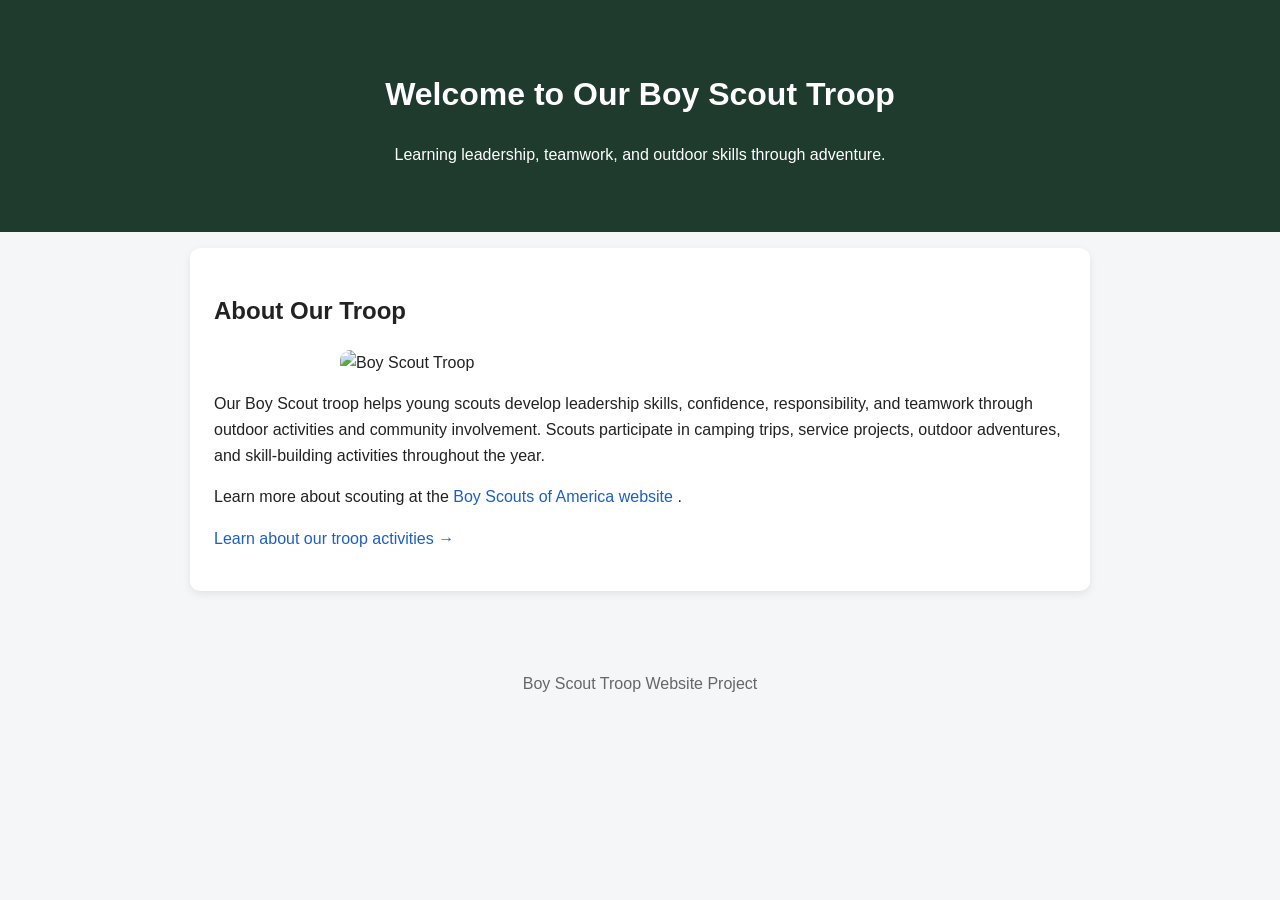
==== index.html @ a0797178 "adding activities.html" ====
<!doctype html>
<html lang="en">
<head>
  <meta charset="utf-8">
  <meta name="viewport" content="width=device-width, initial-scale=1">
  <title>Boy Scout Troop</title>
  <link rel="stylesheet" href="styles.css">
</head>

<body>

  <header class="hero">
    <h1>Welcome to Our Boy Scout Troop</h1>
    <p>Learning leadership, teamwork, and outdoor skills through adventure.</p>
  </header>

  <main class="container">

    <section class="card">
      <h2>About Our Troop</h2>

      <img src="images/troop-photo.jpg"
           alt="Boy Scout Troop"
           class="main-image">

      <p>
        Our Boy Scout troop helps young scouts develop leadership skills,
        confidence, responsibility, and teamwork through outdoor activities
        and community involvement. Scouts participate in camping trips,
        service projects, outdoor adventures, and skill-building activities
        throughout the year.
      </p>

      <p>
        Learn more about scouting at the
        <a href="https://www.scouting.org/" target="_blank">
          Boy Scouts of America website
        </a>.
      </p>

      <p>
        <a href="activities.html">Learn about our troop activities →</a>
      </p>
    </section>

  </main>

  <footer class="footer">
    <p>Boy Scout Troop Website Project</p>
  </footer>

</body>
</html>
---- styles.css ----
body {
  margin: 0;
  font-family: Arial, sans-serif;
  background: #f4f6f8;
  color: #222;
  line-height: 1.6;
}

.hero {
  background: #1f3b2d;
  color: white;
  text-align: center;
  padding: 3rem 1rem;
}

.container {
  max-width: 900px;
  margin: auto;
  padding: 1rem;
}

.card {
  background: white;
  padding: 1.5rem;
  margin-bottom: 1rem;
  border-radius: 10px;
  box-shadow: 0 3px 8px rgba(0,0,0,0.08);
}

.main-image {
  width: 100%;
  max-width: 600px;
  display: block;
  margin: 1rem auto;
  border-radius: 10px;
}

a {
  color: #1b5fc6;
  text-decoration: none;
}

a:hover {
  text-decoration: underline;
}

.footer {
  text-align: center;
  padding: 2rem;
  color: #666;
}
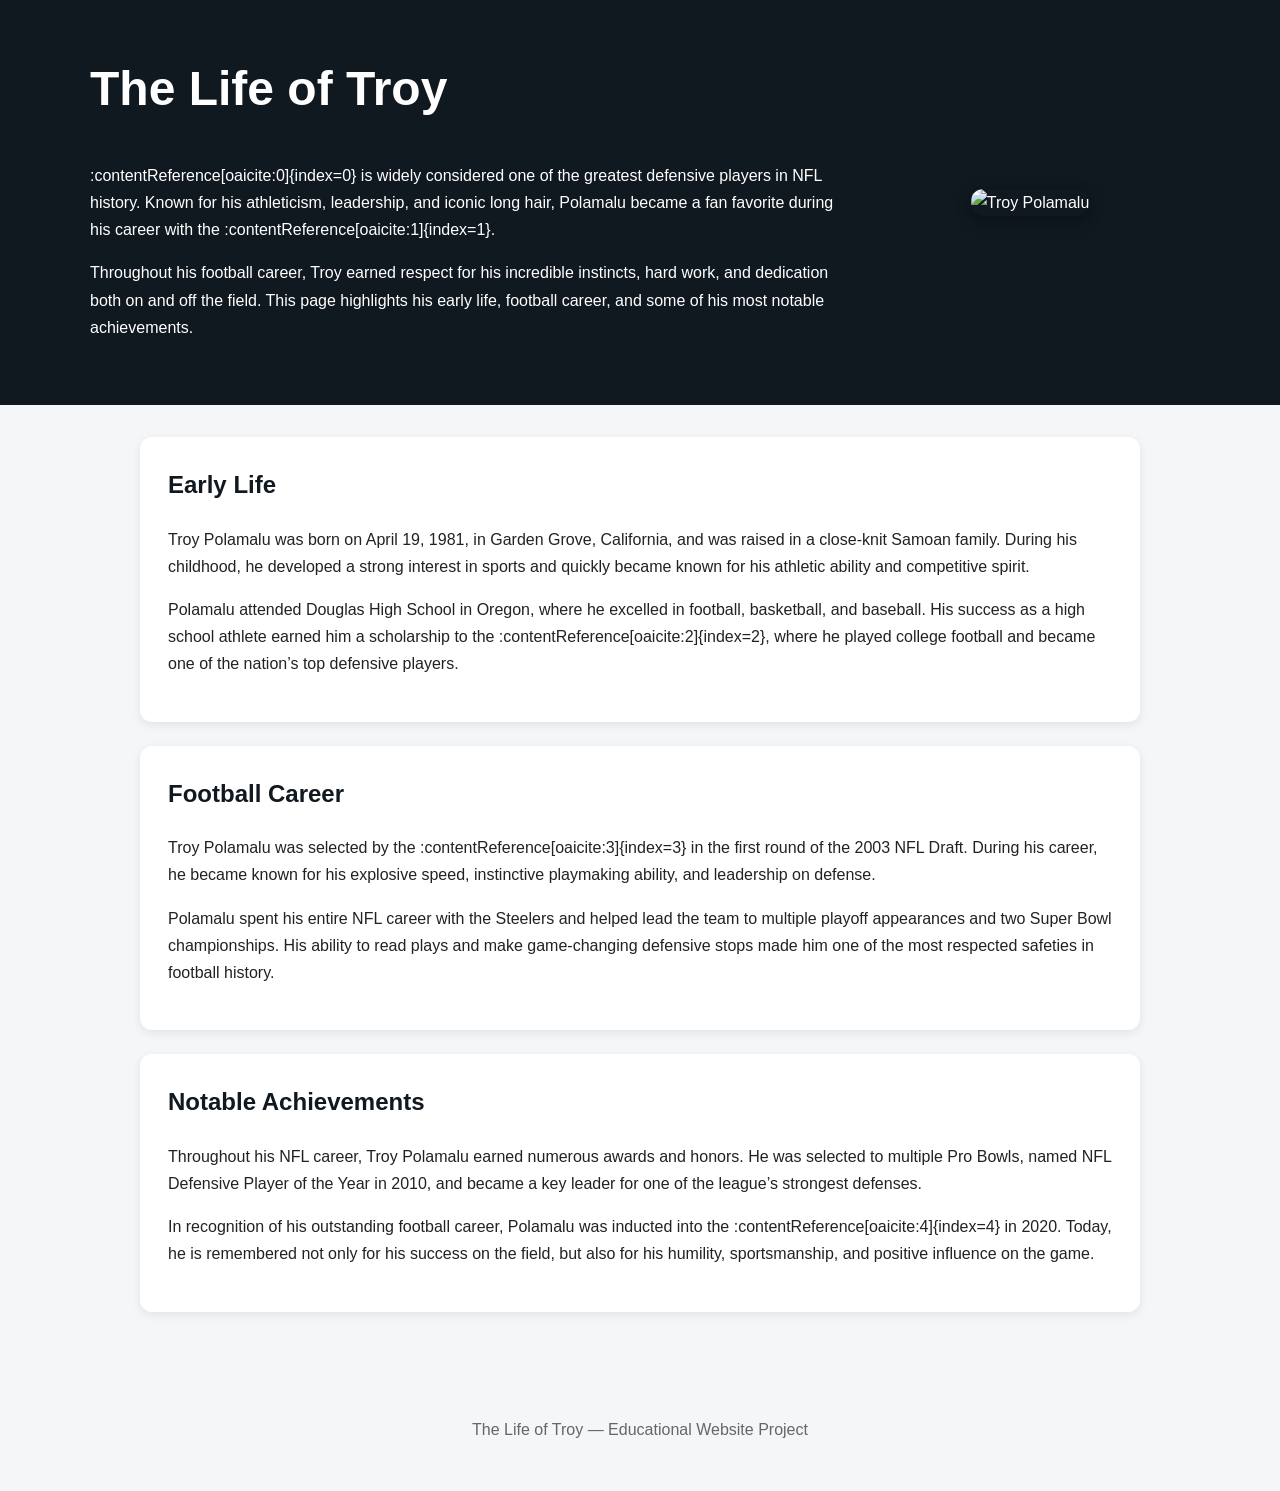
==== commit 991f25e2: "changing website to Troy Polamalu" ====
--- a/index.html
+++ b/index.html
@@ -3,50 +3,106 @@
 <head>
   <meta charset="utf-8">
   <meta name="viewport" content="width=device-width, initial-scale=1">
-  <title>Boy Scout Troop</title>
+  <title>The Life of Troy</title>
   <link rel="stylesheet" href="styles.css">
 </head>
 
 <body>
 
   <header class="hero">
-    <h1>Welcome to Our Boy Scout Troop</h1>
-    <p>Learning leadership, teamwork, and outdoor skills through adventure.</p>
+    <div class="hero-content">
+
+      <div class="hero-text">
+        <h1>The Life of Troy</h1>
+
+        <p>
+          :contentReference[oaicite:0]{index=0}
+          is widely considered one of the greatest defensive players in NFL history.
+          Known for his athleticism, leadership, and iconic long hair, Polamalu became
+          a fan favorite during his career with the
+          :contentReference[oaicite:1]{index=1}.
+        </p>
+
+        <p>
+          Throughout his football career, Troy earned respect for his incredible instincts,
+          hard work, and dedication both on and off the field. This page highlights his
+          early life, football career, and some of his most notable achievements.
+        </p>
+      </div>
+
+      <div class="hero-image-container">
+        <img
+          src="images/troy-polamalu.webp"
+          alt="Troy Polamalu"
+          class="hero-image">
+      </div>
+
+    </div>
   </header>
 
   <main class="container">
 
     <section class="card">
-      <h2>About Our Troop</h2>
-
-      <img src="images/troop-photo.jpg"
-           alt="Boy Scout Troop"
-           class="main-image">
+      <h2>Early Life</h2>
 
       <p>
-        Our Boy Scout troop helps young scouts develop leadership skills,
-        confidence, responsibility, and teamwork through outdoor activities
-        and community involvement. Scouts participate in camping trips,
-        service projects, outdoor adventures, and skill-building activities
-        throughout the year.
+        Troy Polamalu was born on April 19, 1981, in Garden Grove, California,
+        and was raised in a close-knit Samoan family. During his childhood,
+        he developed a strong interest in sports and quickly became known for
+        his athletic ability and competitive spirit.
       </p>
 
       <p>
-        Learn more about scouting at the
-        <a href="https://www.scouting.org/" target="_blank">
-          Boy Scouts of America website
-        </a>.
+        Polamalu attended Douglas High School in Oregon, where he excelled in
+        football, basketball, and baseball. His success as a high school athlete
+        earned him a scholarship to the
+        :contentReference[oaicite:2]{index=2},
+        where he played college football and became one of the nation’s top
+        defensive players.
+      </p>
+    </section>
+
+    <section class="card">
+      <h2>Football Career</h2>
+
+      <p>
+        Troy Polamalu was selected by the
+        :contentReference[oaicite:3]{index=3}
+        in the first round of the 2003 NFL Draft. During his career, he became
+        known for his explosive speed, instinctive playmaking ability, and
+        leadership on defense.
       </p>
 
       <p>
-        <a href="activities.html">Learn about our troop activities →</a>
+        Polamalu spent his entire NFL career with the Steelers and helped lead
+        the team to multiple playoff appearances and two Super Bowl championships.
+        His ability to read plays and make game-changing defensive stops made him
+        one of the most respected safeties in football history.
+      </p>
+    </section>
+
+    <section class="card">
+      <h2>Notable Achievements</h2>
+
+      <p>
+        Throughout his NFL career, Troy Polamalu earned numerous awards and honors.
+        He was selected to multiple Pro Bowls, named NFL Defensive Player of the Year
+        in 2010, and became a key leader for one of the league’s strongest defenses.
+      </p>
+
+      <p>
+        In recognition of his outstanding football career, Polamalu was inducted into
+        the
+        :contentReference[oaicite:4]{index=4}
+        in 2020. Today, he is remembered not only for his success on the field,
+        but also for his humility, sportsmanship, and positive influence on the game.
       </p>
     </section>
 
   </main>
 
   <footer class="footer">
-    <p>Boy Scout Troop Website Project</p>
+    <p>The Life of Troy — Educational Website Project</p>
   </footer>
 
 </body>
--- a/styles.css
+++ b/styles.css
@@ -3,45 +3,63 @@
   font-family: Arial, sans-serif;
   background: #f4f6f8;
   color: #222;
-  line-height: 1.6;
+  line-height: 1.7;
 }
 
 .hero {
-  background: #1f3b2d;
+  background: #101820;
   color: white;
-  text-align: center;
   padding: 3rem 1rem;
 }
 
+.hero-content {
+  max-width: 1100px;
+  margin: auto;
+  display: flex;
+  align-items: center;
+  gap: 2rem;
+  flex-wrap: wrap;
+}
+
+.hero-text {
+  flex: 1;
+  min-width: 300px;
+}
+
+.hero-text h1 {
+  margin-top: 0;
+  font-size: 3rem;
+}
+
+.hero-image-container {
+  flex: 0 0 320px;
+  text-align: center;
+}
+
+.hero-image {
+  width: 100%;
+  max-width: 320px;
+  border-radius: 12px;
+  box-shadow: 0 4px 14px rgba(0,0,0,0.35);
+}
+
 .container {
-  max-width: 900px;
+  max-width: 1000px;
   margin: auto;
-  padding: 1rem;
+  padding: 2rem 1rem;
 }
 
 .card {
   background: white;
-  padding: 1.5rem;
-  margin-bottom: 1rem;
-  border-radius: 10px;
-  box-shadow: 0 3px 8px rgba(0,0,0,0.08);
+  padding: 1.75rem;
+  margin-bottom: 1.5rem;
+  border-radius: 12px;
+  box-shadow: 0 3px 10px rgba(0,0,0,0.08);
 }
 
-.main-image {
-  width: 100%;
-  max-width: 600px;
-  display: block;
-  margin: 1rem auto;
-  border-radius: 10px;
-}
-
-a {
-  color: #1b5fc6;
-  text-decoration: none;
-}
-
-a:hover {
-  text-decoration: underline;
+.card h2 {
+  margin-top: 0;
+  color: #101820;
 }
 
 .footer {
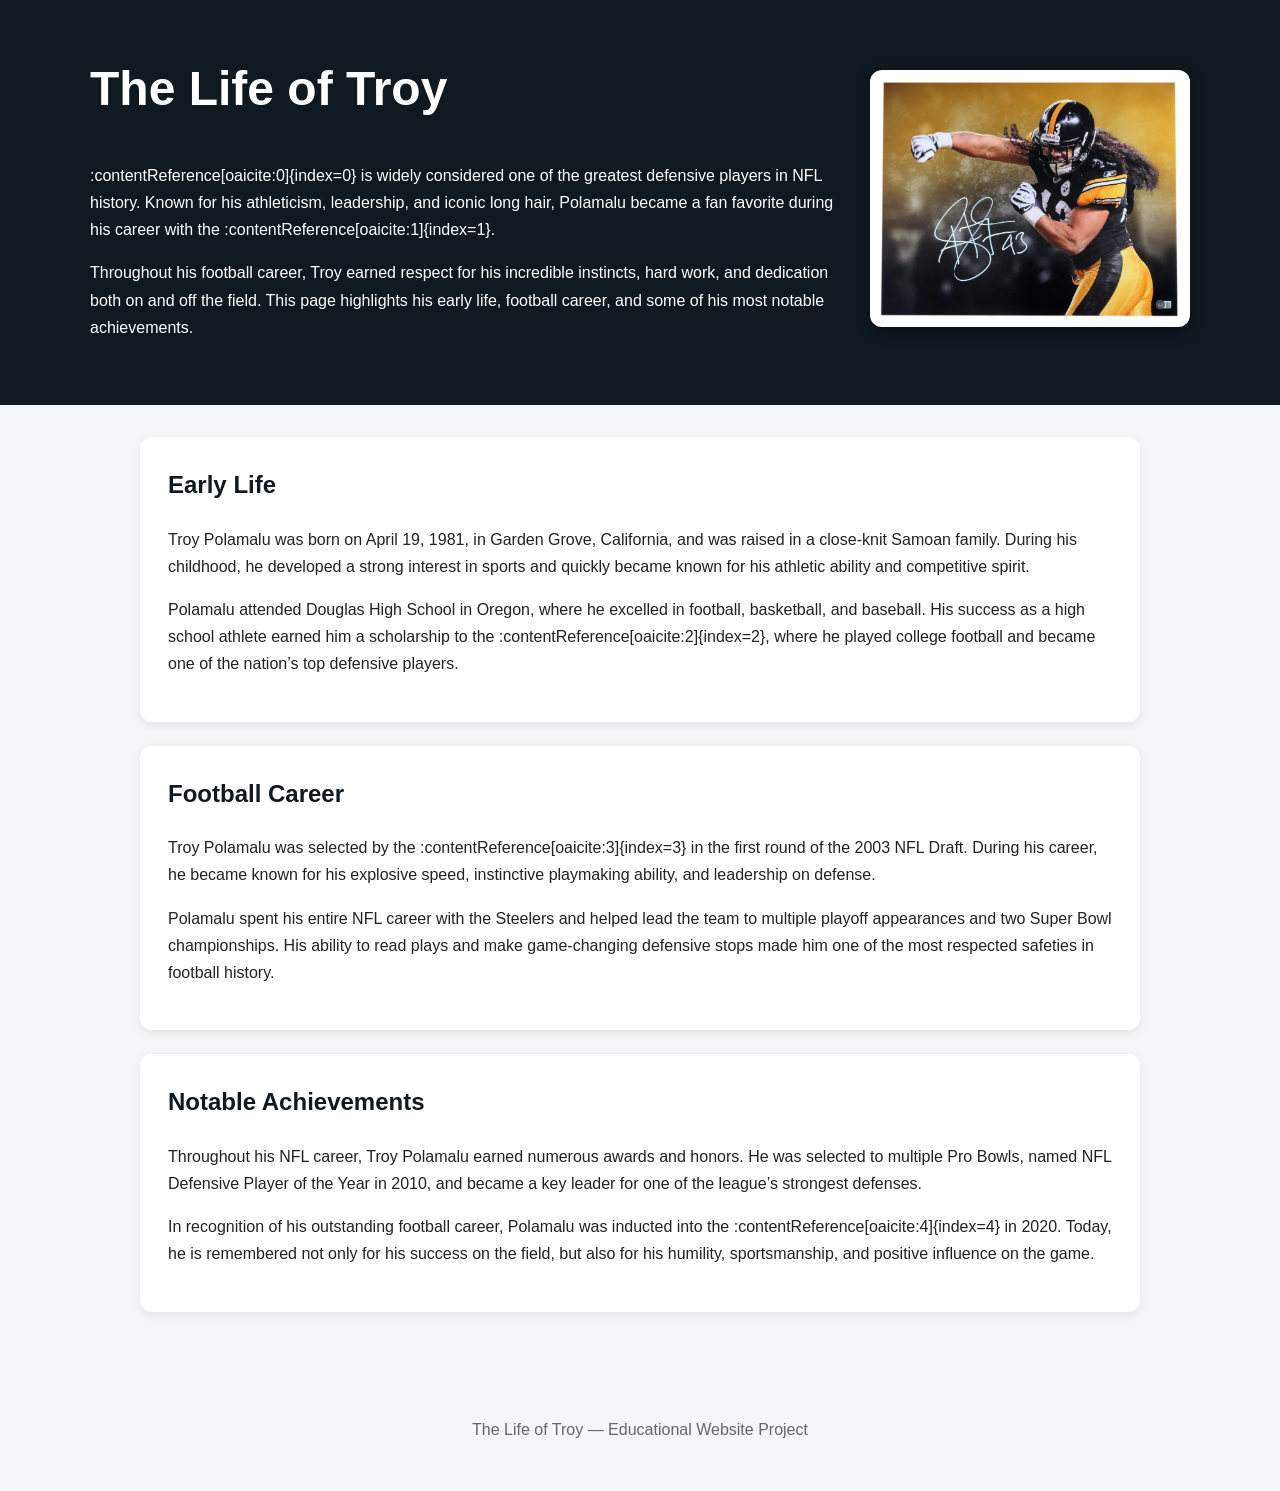
==== commit 064609b6: "updating image file name" ====
--- a/index.html
+++ b/index.html
@@ -32,7 +32,7 @@
 
       <div class="hero-image-container">
         <img
-          src="images/troy-polamalu.webp"
+          src="images/troy_polamalu.jpg"
           alt="Troy Polamalu"
           class="hero-image">
       </div>
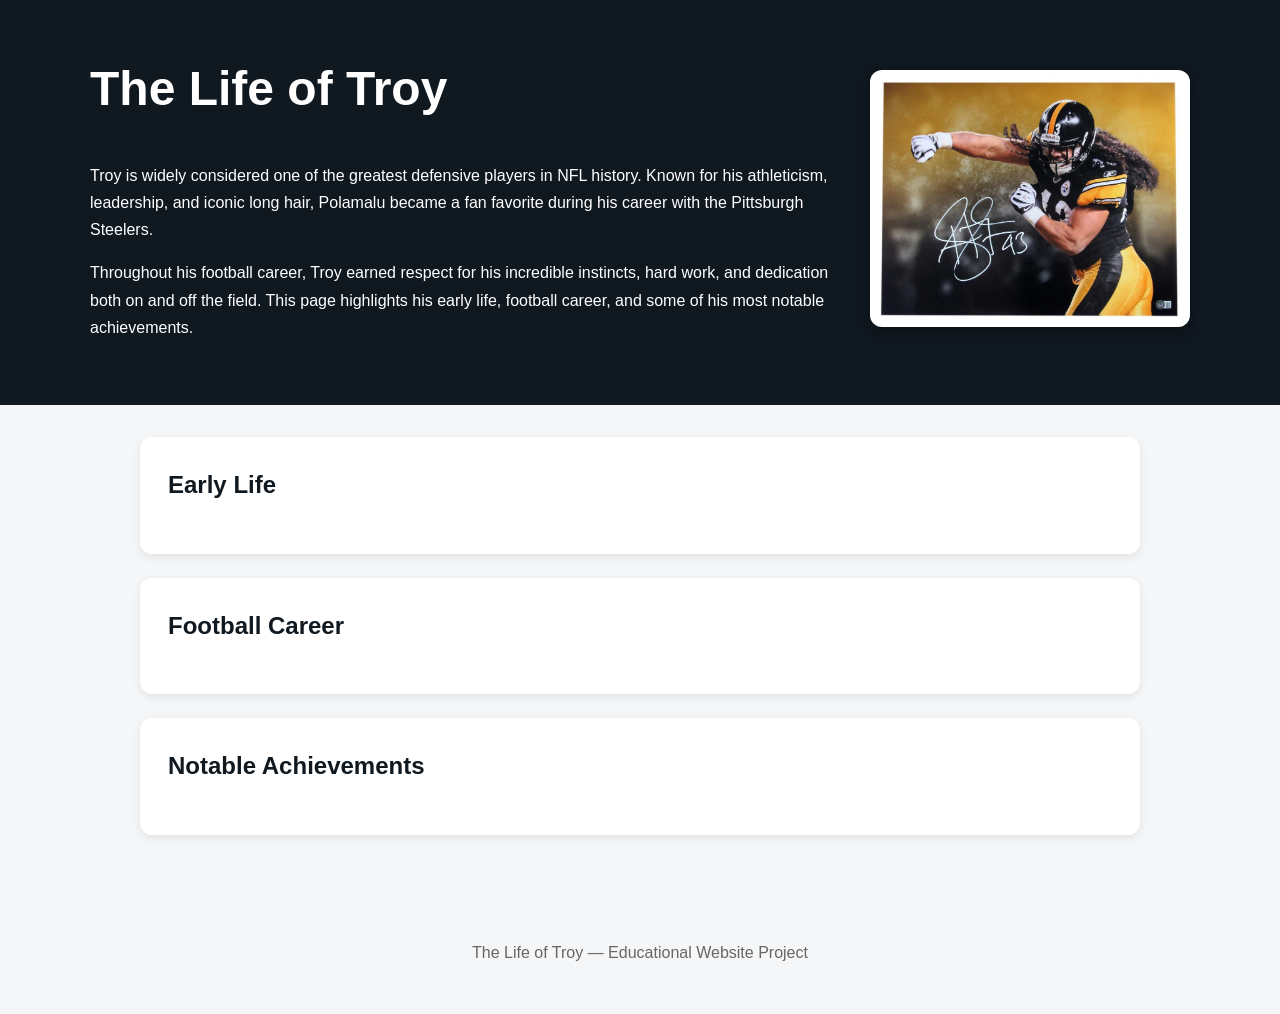
==== commit ed4d0d39: "clearing layout" ====
--- a/index.html
+++ b/index.html
@@ -16,11 +16,9 @@
         <h1>The Life of Troy</h1>
 
         <p>
-          :contentReference[oaicite:0]{index=0}
-          is widely considered one of the greatest defensive players in NFL history.
+          Troy is widely considered one of the greatest defensive players in NFL history.
           Known for his athleticism, leadership, and iconic long hair, Polamalu became
-          a fan favorite during his career with the
-          :contentReference[oaicite:1]{index=1}.
+          a fan favorite during his career with the Pittsburgh Steelers.
         </p>
 
         <p>
@@ -46,19 +44,7 @@
       <h2>Early Life</h2>
 
       <p>
-        Troy Polamalu was born on April 19, 1981, in Garden Grove, California,
-        and was raised in a close-knit Samoan family. During his childhood,
-        he developed a strong interest in sports and quickly became known for
-        his athletic ability and competitive spirit.
-      </p>
-
-      <p>
-        Polamalu attended Douglas High School in Oregon, where he excelled in
-        football, basketball, and baseball. His success as a high school athlete
-        earned him a scholarship to the
-        :contentReference[oaicite:2]{index=2},
-        where he played college football and became one of the nation’s top
-        defensive players.
+        
       </p>
     </section>
 
@@ -66,18 +52,7 @@
       <h2>Football Career</h2>
 
       <p>
-        Troy Polamalu was selected by the
-        :contentReference[oaicite:3]{index=3}
-        in the first round of the 2003 NFL Draft. During his career, he became
-        known for his explosive speed, instinctive playmaking ability, and
-        leadership on defense.
-      </p>
-
-      <p>
-        Polamalu spent his entire NFL career with the Steelers and helped lead
-        the team to multiple playoff appearances and two Super Bowl championships.
-        His ability to read plays and make game-changing defensive stops made him
-        one of the most respected safeties in football history.
+        
       </p>
     </section>
 
@@ -85,17 +60,7 @@
       <h2>Notable Achievements</h2>
 
       <p>
-        Throughout his NFL career, Troy Polamalu earned numerous awards and honors.
-        He was selected to multiple Pro Bowls, named NFL Defensive Player of the Year
-        in 2010, and became a key leader for one of the league’s strongest defenses.
-      </p>
-
-      <p>
-        In recognition of his outstanding football career, Polamalu was inducted into
-        the
-        :contentReference[oaicite:4]{index=4}
-        in 2020. Today, he is remembered not only for his success on the field,
-        but also for his humility, sportsmanship, and positive influence on the game.
+       
       </p>
     </section>
 
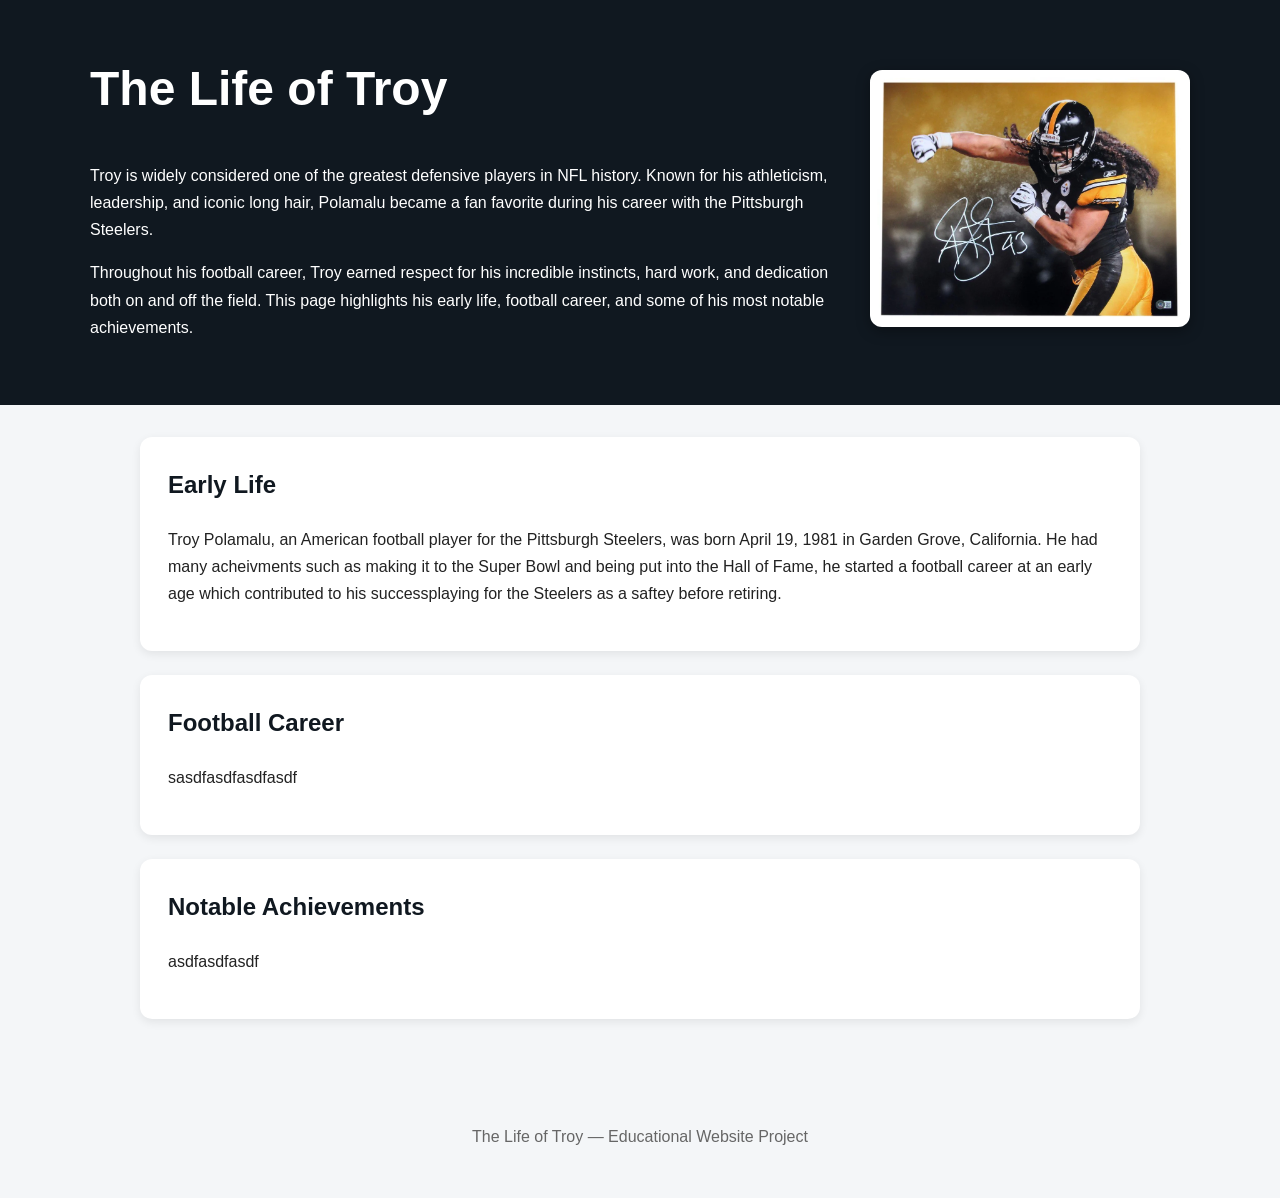
==== commit 9301b5dc: "adding first article" ====
--- a/index.html
+++ b/index.html
@@ -44,24 +44,27 @@
       <h2>Early Life</h2>
 
       <p>
-        
+        Troy Polamalu, an American football player for the Pittsburgh Steelers, was born April 19, 1981 in Garden Grove, California. He had many acheivments such as making it to the Super Bowl and being put into the Hall of Fame, he started a football career at an early age which contributed to his successplaying for the Steelers as a saftey before retiring. 
       </p>
+
     </section>
 
     <section class="card">
       <h2>Football Career</h2>
 
       <p>
-        
+        sasdfasdfasdfasdf
       </p>
+
     </section>
 
     <section class="card">
       <h2>Notable Achievements</h2>
 
       <p>
-       
+       asdfasdfasdf
       </p>
+
     </section>
 
   </main>
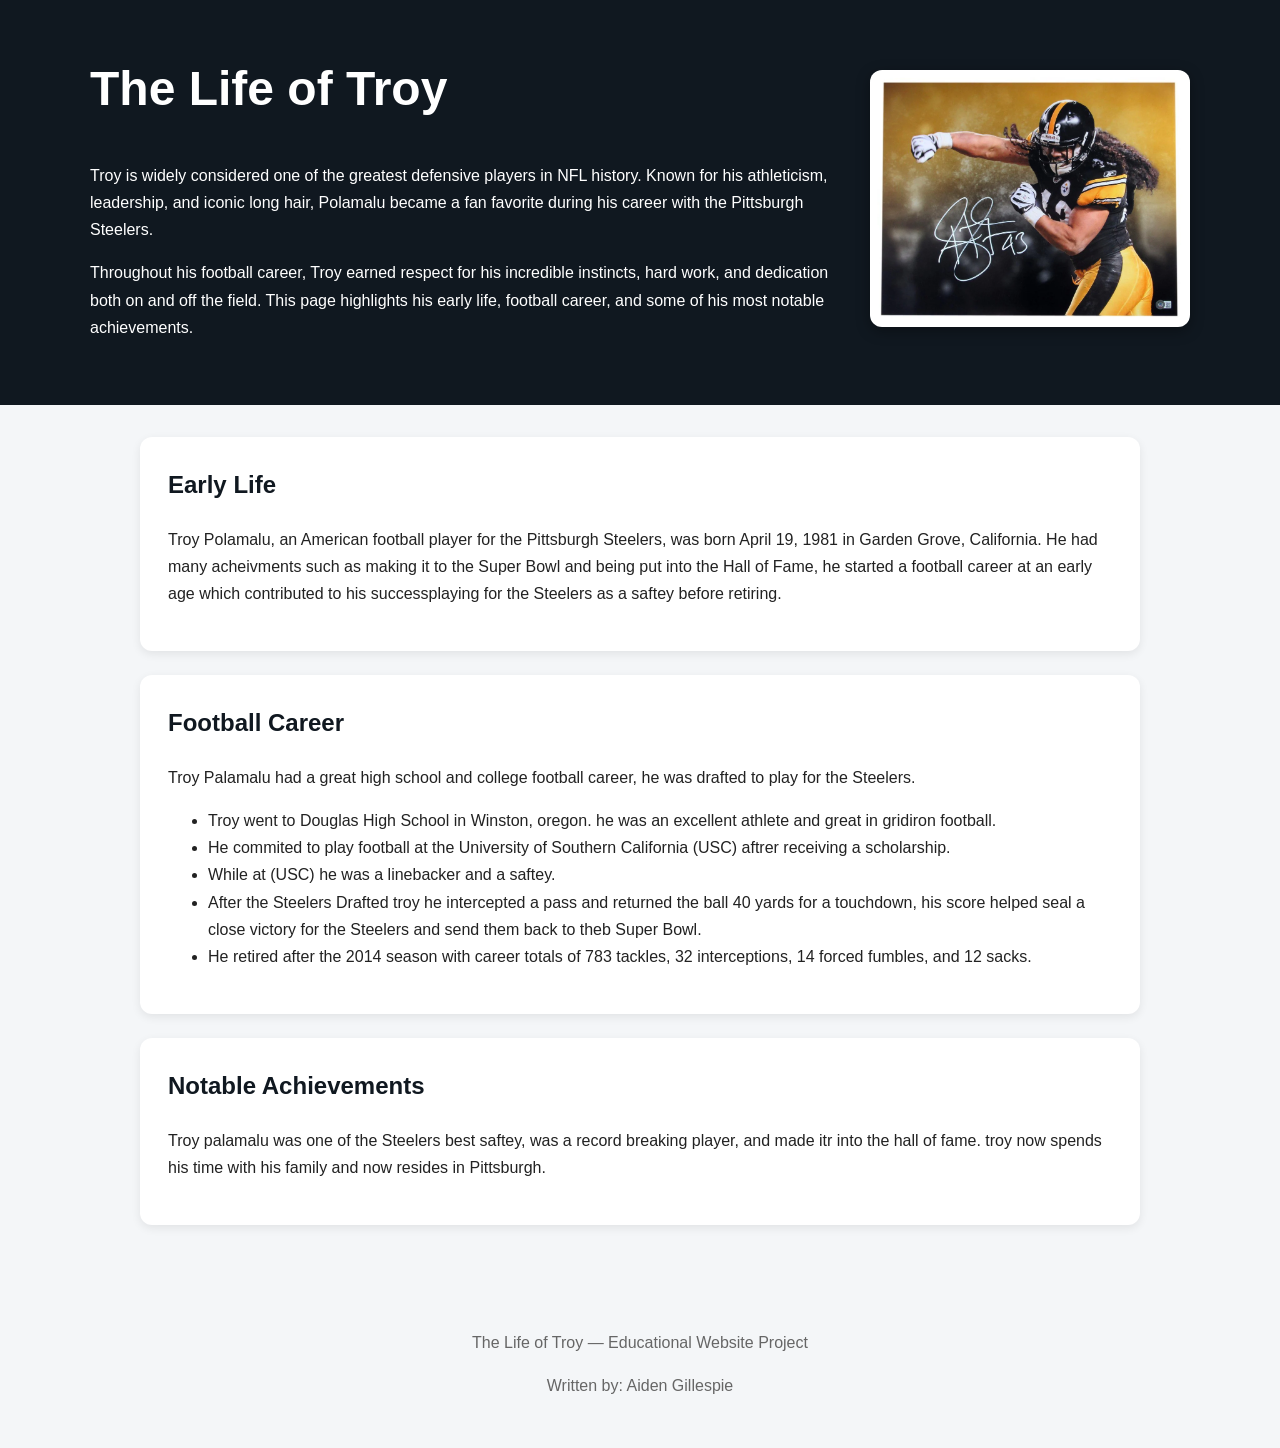
==== commit f981929e: "finished articles" ====
--- a/index.html
+++ b/index.html
@@ -53,7 +53,13 @@
       <h2>Football Career</h2>
 
       <p>
-        sasdfasdfasdfasdf
+        Troy Palamalu had a great high school and college football career, he was drafted to play for the Steelers.
+        <ul>
+            <li>Troy went to Douglas High School in Winston, oregon. he was an excellent athlete and great in gridiron football.</li>
+            <li>He commited to play football at the University of Southern California (USC) aftrer receiving a scholarship.</li>
+            <li>While at (USC) he was a linebacker and a saftey.</li>
+            <li>After the Steelers Drafted troy he intercepted a pass and returned the ball 40 yards for a touchdown, his score helped seal a close victory for the Steelers and send them back to theb Super Bowl.</li>
+            <li>He retired after the 2014 season with career totals of 783 tackles, 32 interceptions, 14 forced fumbles, and 12 sacks.</li>
       </p>
 
     </section>
@@ -62,7 +68,7 @@
       <h2>Notable Achievements</h2>
 
       <p>
-       asdfasdfasdf
+        Troy palamalu was one of the Steelers best saftey, was a record breaking player, and made itr into the hall of fame. troy now spends his time with his family and now resides in Pittsburgh.
       </p>
 
     </section>
@@ -71,6 +77,7 @@
 
   <footer class="footer">
     <p>The Life of Troy — Educational Website Project</p>
+    <p>Written by: Aiden Gillespie</p>
   </footer>
 
 </body>
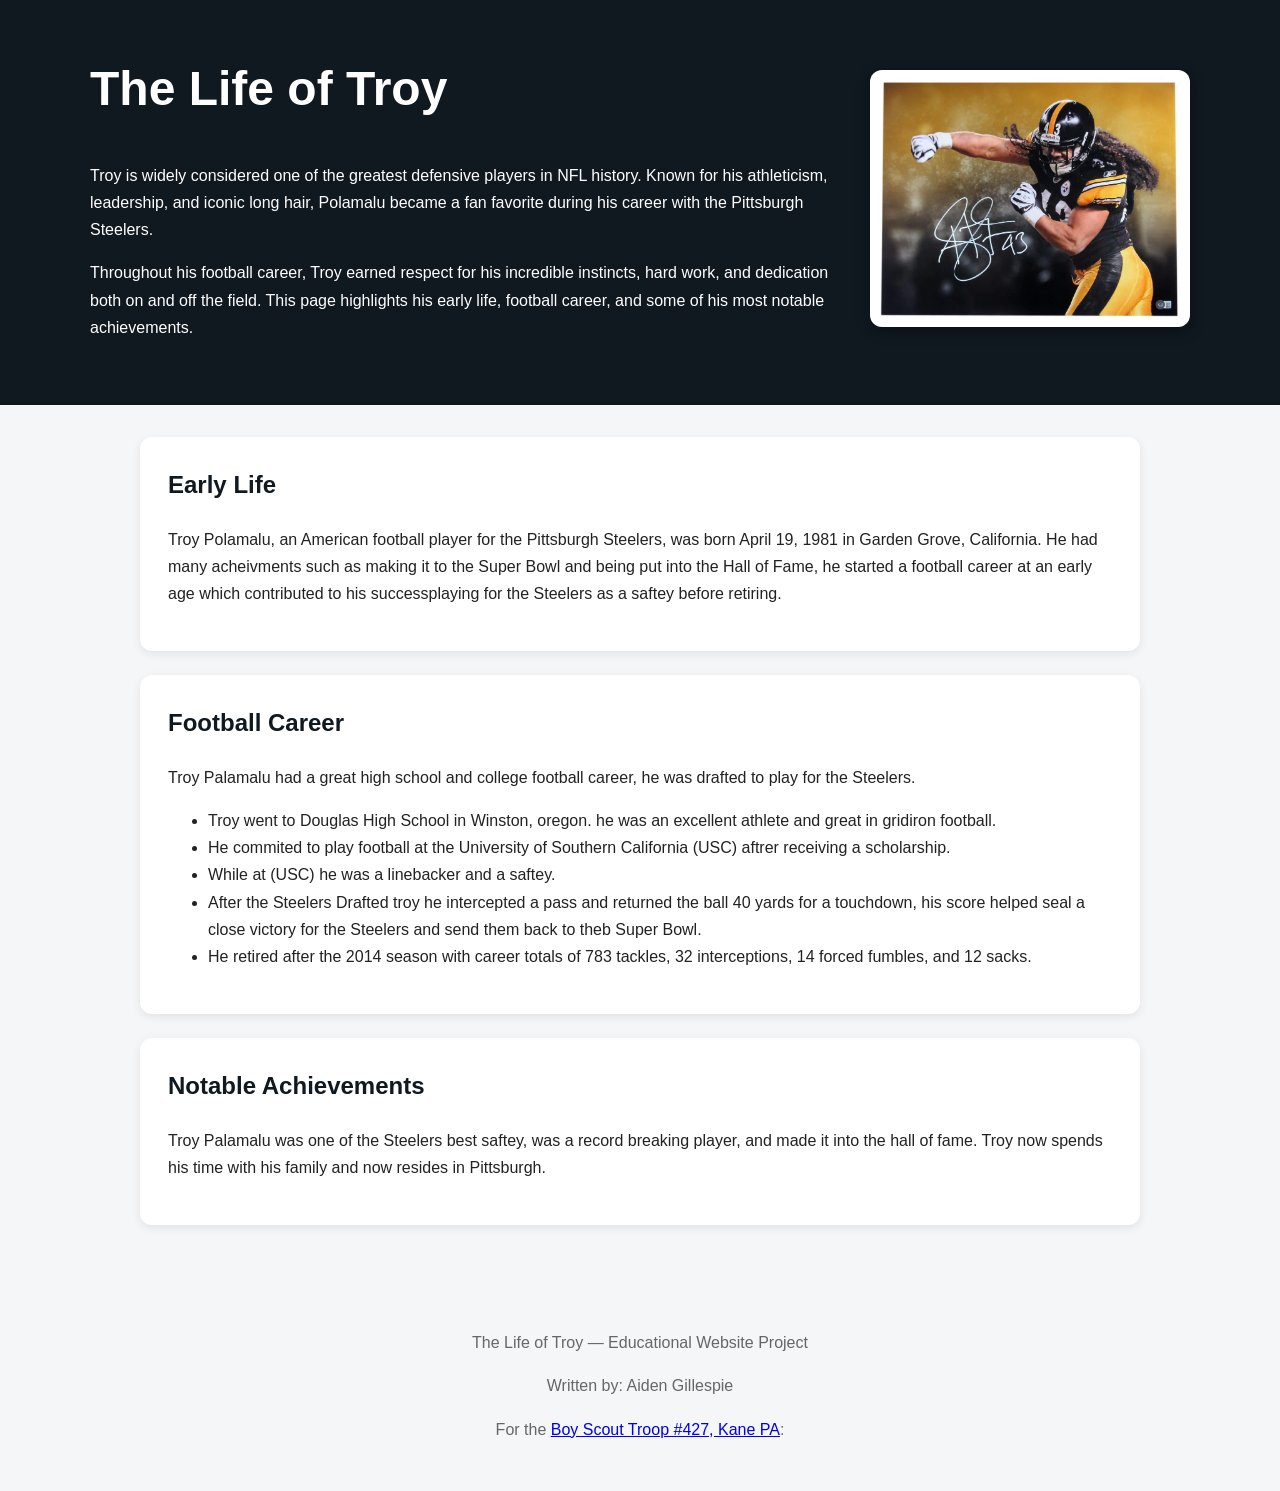
==== commit 04be8a8c: "adding link to the troop facebook page" ====
--- a/index.html
+++ b/index.html
@@ -68,7 +68,7 @@
       <h2>Notable Achievements</h2>
 
       <p>
-        Troy palamalu was one of the Steelers best saftey, was a record breaking player, and made itr into the hall of fame. troy now spends his time with his family and now resides in Pittsburgh.
+        Troy Palamalu was one of the Steelers best saftey, was a record breaking player, and made it into the hall of fame. Troy now spends his time with his family and now resides in Pittsburgh.
       </p>
 
     </section>
@@ -78,6 +78,7 @@
   <footer class="footer">
     <p>The Life of Troy — Educational Website Project</p>
     <p>Written by: Aiden Gillespie</p>
+    <p>For the <a href="https://www.facebook.com/groups/1580354278678272/">Boy Scout Troop #427, Kane PA</a>:  </p>
   </footer>
 
 </body>
